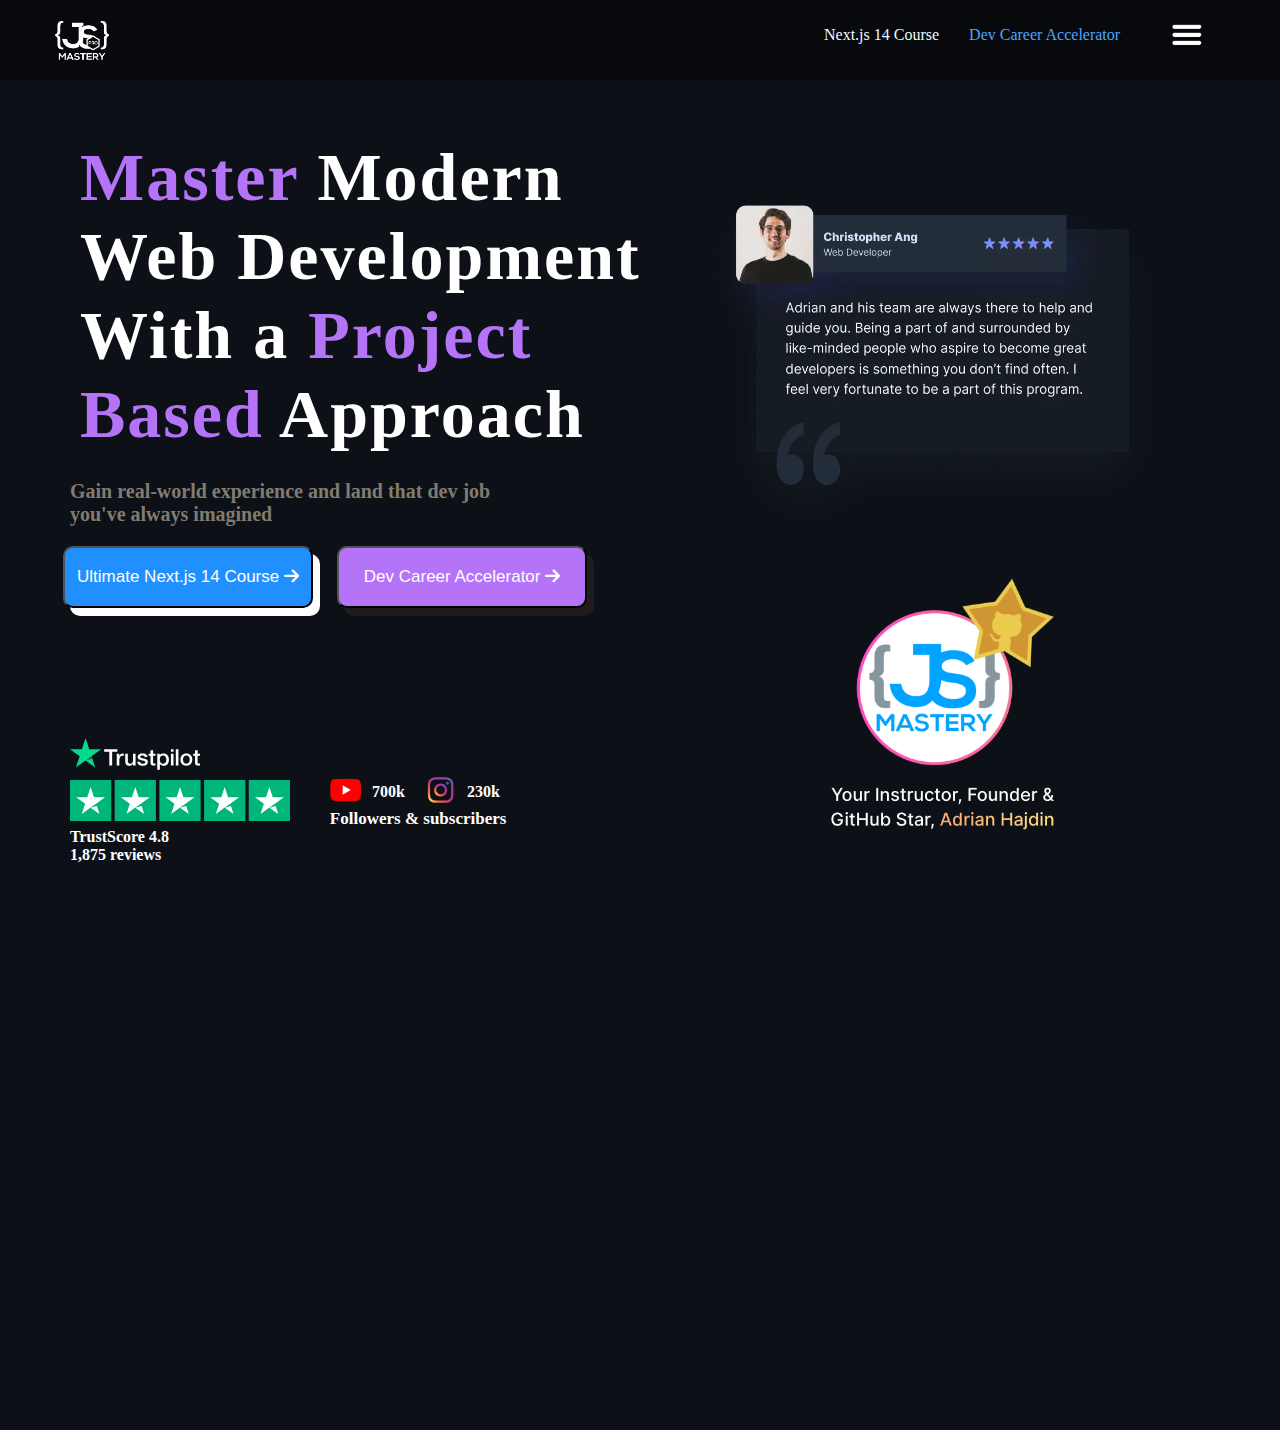
==== index.html @ d8f42074 "5th jully work" ====
<!DOCTYPE html>
<html lang="en">

<head>
    <meta charset="UTF-8">
    <meta name="viewport" content="width=device-width, initial-scale=1.0">
    <link rel="stylesheet" href="https://cdnjs.cloudflare.com/ajax/libs/font-awesome/6.5.2/css/all.min.css">
    <link rel="stylesheet" href="style.css">
    <title>JS Mastery</title>
    <style>
        
           </style>
</head>

<body>
    <div class="nav">
        <img src="img/idVX0zo7Bk.png" width="20px" height="40px" alt="">
        <ul>

            <a href="" style="color: aliceblue;">Next.js 14 Course</a>
            <a href="devCarerAcc.html" class="nda">Dev Career Accelerator</a>
            <img src="img/burger.png" width="54px" alt="">
        </ul>
    </div>

    <div class="sec1">
        <p><span>Master</span> Modern <br> Web Development <br> With a <span>Project <br> Based</span> Approach</p>
        <span class="pra">Gain real-world experience and land that dev job <br> you've always imagined</span>
        <img src="img/testimonial-2.webp" alt="">



        <div class="bot">
            <button class="one">Ultimate Next.js 14 Course <i class="fa-solid fa-arrow-right"></i></button>
            <button class="two">Dev Career Accelerator <i class="fa-solid fa-arrow-right"></i></button>
        </div>

        <div class="star">
            <img src="img/onestar.svg" width="130px" alt="">
            <img src="img/stars-5.svg" width="220px" class="nd" alt="">
            <p>TrustScore 4.8 <br> 1,875 reviews</p>

        </div>

        <div class="social">
            <h3><img src="img/youtube.svg" alt=""><span class="stspan">700k</span></h3>
            <h3><img src="img/instagram.svg" alt=""><span>230k</span></h3>
            <p>Followers & subscribers</p>

        </div>

        <div class="left-logo">
            <img src="img/github-star-jsm.png" alt="">
        </div>
    </div>
</body>

</html>
---- style.css ----
body {
    margin-top: 0%;
    margin: 0px;
}

.nav {
    width: 100%;
    height: 80px;
    background-color: rgb(7, 9, 12);
    position: relative;
    display: flex;
    align-items: center;
    text-align: center;
}

.nav>img {
    position: relative;
    left: 55px;
    width: 54px;
    height: 39px;
}

.nav>ul {
    display: flex;
    position: relative;
    left: 700px;
    font-size: 16px;
    list-style: none;
    

}
.nda{
    color: #4ca5ff;
}

.nav>ul>a{
    margin-left: 30px;
    text-decoration: none;
    list-style: none;
    font-family: Arial, Helvetica, sans-serif;
    font-family: Georgia, serif;

}

.nav>ul>img {
    position: relative;
    left: 40px;
    bottom: 5px;
}

.sec1 {
    width: 100%;
    height: 150vh;
    position: relative;

    background-color: rgb(13 17 23)
}

.sec1>p>span {

    color: #b573f8;
}

.sec1>p {
    color: white;
    font-size: 68px;
    letter-spacing: 2px;
    position: absolute;
    top: -10px;
    left: 80px;
    font-weight: bold;
}

.sec1>img {
    width: 484px;
    height: 372px;
    position: absolute;
    left: 690px;
    top: 100px;
}

.sec1>.bot {
    position: relative;
    top: 420px;
    right: 17px;
}

.sec1>.bot>.one {
    width: 250px;
    height: 62px;
    font-size: 17px;
    position: relative;
    left: 70px;
    margin-left: 10px;
    border-radius: 10px;
    background-color: #2190ff;
    color: white;
    box-shadow: 0 10px 26px 0 rgba(217, 206, 206, 0.2), 0 6px 20px 0 rgba(238, 238, 238, 0.19);
    box-shadow: 7px 8px ;


}

.sec1>.bot>.two {
    position: relative;
    left: 70px;
    width: 250px;
    height: 62px;
    font-size: 17px;
    margin-left: 20px;
    border-radius: 10px;
    background-color: #b573f8;
    color: white;
    box-shadow: 0 10px 26px 0 rgba(217, 206, 206, 0.2), 0 6px 20px 0 rgba(238, 238, 238, 0.19);
    box-shadow: 7px 8px rgb(32, 28, 28);


}

.bot>p {
    font-size: 20px;
    color: white;
}

.pra {
    font-size: 20px;
    color: rgb(129, 123, 112);
    position: relative;
    top: 400px;
    left: 70px;
    font-weight: bold;


}

.star{
margin-bottom: 50px;

}

.star>img {
    position: relative;
    top: 550px;
    left: 70px;
}

.star>.nd {
    display: block;
    position: absolute;
    margin-top: 150px;
}

.star>p {
    color: rgb(255, 255, 255);
    position: relative;
    top: 588px;
    left: 70px;
    width: 300px;
    font-weight: bold;

}

.social {
    width: 400px;
    color: white;
    display: flex;
    position: relative;
    top: 500px;
    left: 300px;
}

.social>h3 {

    margin-top: -50px;
    margin-left: 30px;
}

.social>h3>img {
    width: 32px;
    height: 28px;

}

.social>h3>span {
    position: relative;
    bottom: 7px;
    left: 10px;
    font-size: 16px;
}

.social>h3>.stspan {
    position: relative;
    bottom: 7px;
    left: 10px;
}

.social>p {
    position: relative;
    right: 160px;
    top: -34px;
    font-size: 17px;
    font-weight: bold;
}


.left-logo {
    width: 400px;
    position: relative;
    top: 190px;
    left: 830px;
}

.left-logo>img {
    width: 229px;
    height: 262px;
}
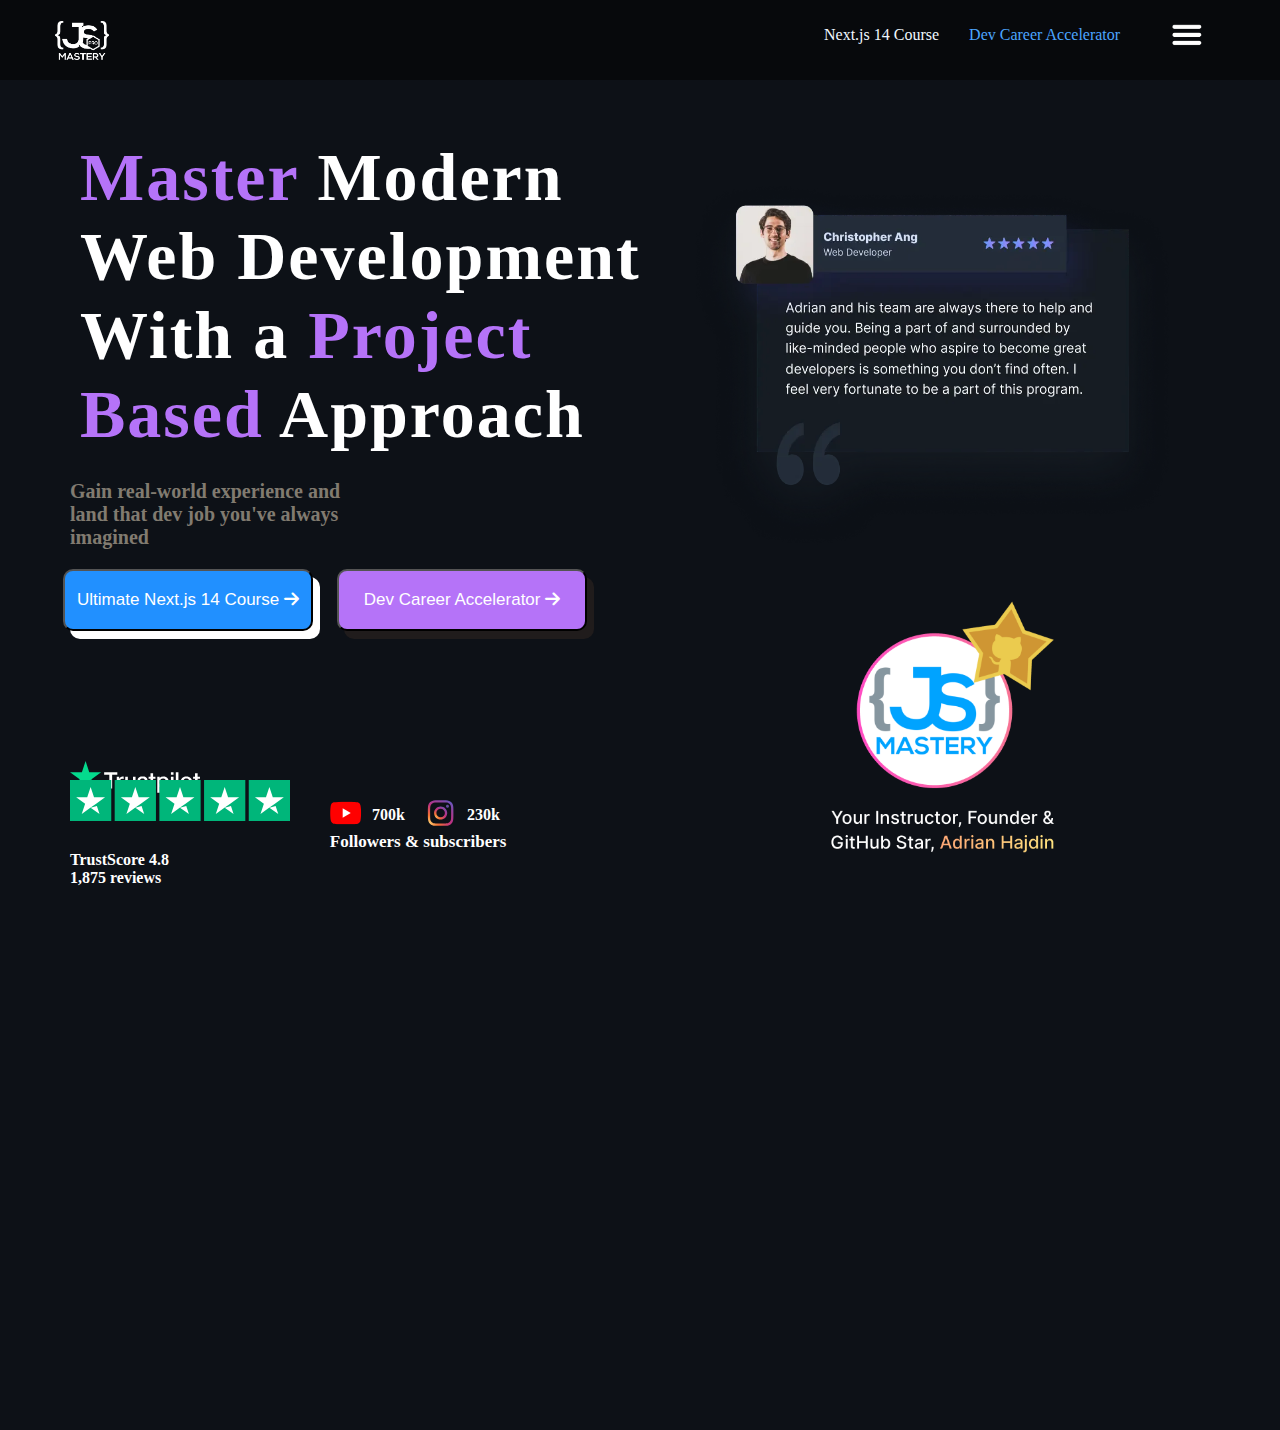
==== commit b0c66f3b: "changing" ====
--- a/index.html
+++ b/index.html
@@ -8,8 +8,8 @@
     <link rel="stylesheet" href="style.css">
     <title>JS Mastery</title>
     <style>
-        
-           </style>
+
+    </style>
 </head>
 
 <body>
@@ -25,7 +25,7 @@
 
     <div class="sec1">
         <p><span>Master</span> Modern <br> Web Development <br> With a <span>Project <br> Based</span> Approach</p>
-        <span class="pra">Gain real-world experience and land that dev job <br> you've always imagined</span>
+        <span class="pra">Gain real-world experience  and <br> land that dev job  you've always <br> imagined</span>
         <img src="img/testimonial-2.webp" alt="">
 
 
@@ -43,7 +43,7 @@
         </div>
 
         <div class="social">
-            <h3><img src="img/youtube.svg" alt=""><span class="stspan">700k</span></h3>
+            <h3><img src="img/youtube.svg" alt=""><span ]>700k</span></h3>
             <h3><img src="img/instagram.svg" alt=""><span>230k</span></h3>
             <p>Followers & subscribers</p>
 
@@ -52,6 +52,10 @@
         <div class="left-logo">
             <img src="img/github-star-jsm.png" alt="">
         </div>
+
+
+
+
     </div>
 </body>
 
--- a/style.css
+++ b/style.css
@@ -26,14 +26,15 @@
     left: 700px;
     font-size: 16px;
     list-style: none;
-    
-
-}
-.nda{
+
+
+}
+
+.nda {
     color: #4ca5ff;
 }
 
-.nav>ul>a{
+.nav>ul>a {
     margin-left: 30px;
     text-decoration: none;
     list-style: none;
@@ -96,7 +97,7 @@
     background-color: #2190ff;
     color: white;
     box-shadow: 0 10px 26px 0 rgba(217, 206, 206, 0.2), 0 6px 20px 0 rgba(238, 238, 238, 0.19);
-    box-shadow: 7px 8px ;
+    box-shadow: 7px 8px;
 
 
 }
@@ -133,8 +134,8 @@
 
 }
 
-.star{
-margin-bottom: 50px;
+.star {
+    margin-bottom: 50px;
 
 }
 
@@ -214,3 +215,257 @@
     width: 229px;
     height: 262px;
 }
+
+
+
+
+@media screen and (max-width: 576px) {
+    nav {
+        width: 0%;
+        height: 80px;
+        /* background-color: rgb(7, 9, 12); */
+        position: relative;
+        display: flex;
+        align-items: center;
+        text-align: center;
+    }
+
+    .nav>img {
+        position: relative;
+        left: 25px;
+        width: 54px;
+        height: 39px;
+    }
+
+    .nav>ul {
+        display: flex;
+        position: relative;
+        width: 200px;
+        left: 30px;
+        font-size: 12px;
+        list-style: none;
+
+
+    }
+
+    .nda {
+        color: #4ca5ff;
+    }
+
+    .nav>ul>a {
+        margin-left: 20px;
+        position: relative;
+        left: 0px;
+        text-decoration: none;
+        list-style: none;
+        font-family: Arial, Helvetica, sans-serif;
+        font-family: Georgia, serif;
+
+    }
+
+    .nav>ul>img {
+        position: relative;
+        left: 70px;
+        bottom: 5px;
+        display: none;
+    }
+
+
+
+
+
+    .sec1 {
+        width: 100%;
+        height: 176vh;
+        position: relative;
+        background-color: rgb(13 17 23)
+    }
+
+    .sec1>p>span {
+        color: #b573f8;
+    }
+
+    .sec1>p {
+        color: white;
+        width: 310px;
+        font-weight: bolder;
+        font-family: sans-serif;
+        font-size: 32px;
+        letter-spacing: 2px;
+        position: absolute;
+        top: 0px;
+        left: 38px;
+        font-weight: bold;
+    }
+
+    .sec1>img {
+        width: 326px;
+        height: 247px;
+        position: absolute;
+        left: 40px;
+        top: 510px;
+    }
+
+    .sec1>.bot {
+        position: relative;
+        top: 420px;
+        right: 17px;
+    }
+
+    .sec1>.bot>.one {
+        width: 320px;
+        height: 62px;
+        font-size: 17px;
+        position: relative;
+        bottom: 190px;
+        left: 40px;
+        margin-left: 10px;
+        border-radius: 10px;
+        background-color: #2190ff;
+        color: white;
+        box-shadow: 0 10px 26px 0 rgba(217, 206, 206, 0.2), 0 6px 20px 0 rgba(238, 238, 238, 0.19);
+        box-shadow: 7px 8px;
+
+
+    }
+
+    .sec1>.bot>.two {
+        position: relative;
+        left: 35px;
+        bottom: 160px;
+        width: 320px;
+        height: 62px;
+        font-size: 17px;
+        margin-left: 20px;
+        border-radius: 10px;
+        background-color: #b573f8;
+        color: white;
+        box-shadow: 0 10px 26px 0 rgba(217, 206, 206, 0.2), 0 6px 20px 0 rgba(238, 238, 238, 0.19);
+        box-shadow: 7px 8px rgb(32, 28, 28);
+
+
+    }
+
+    .bot>p {
+        font-size: 20px;
+        color: white;
+
+    }
+
+    .pra {
+        font-size: 24px;
+        color: rgb(129, 123, 112);
+        position: relative;
+        top: 200px;
+        left: 35px;
+        width: 100px;
+        font-weight: bold;
+
+
+    }
+
+    .star {
+        margin-bottom: 50px;
+
+    }
+
+    .star>img {
+        width: 120px;
+        position: relative;
+        top: 1000px;
+        left: 100px;
+
+
+    }
+
+    .star>.nd {
+        width: 200px;
+        display: block;
+        position: absolute;
+        margin-top: 245px;
+
+
+    }
+
+    .star>p {
+        position: relative;
+        top: 1030px;
+        left: 120px;
+        width: 200px;
+        display: flex;
+
+
+
+
+    }
+
+    .social {
+        width: 250px;
+        color: white;
+        display: flex;
+        position: relative;
+        top: 1070px;
+        left: 140px;
+
+
+    }
+
+    .social>h3 {
+    position: relative;
+    
+    }
+
+    .social>h3>img {
+        width: 19px;
+        height: 12px;
+        position: relative;
+        right: 55px;
+    }
+
+    .social>h3>span {
+        position: relative;
+        bottom: 20px;
+        left: -30px;
+        font-size: 16px;
+
+
+    }
+
+    .social>h3>.stspan {
+        position: relative;
+        bottom: px;
+        left: 10px;
+
+
+
+    }
+
+    .social>p {
+        position: relative;
+        right: 155px;
+        top: -34px;
+        font-size: 16px;
+        font-weight: bold;
+      
+
+
+    }
+
+
+    .left-logo {
+        width: 200px;
+        position: relative;
+        top: 450px;
+        left: 80px;
+    }
+
+    .left-logo>img {
+        width: 229px;
+        height: 262px;
+
+    }
+
+
+}
+
+
